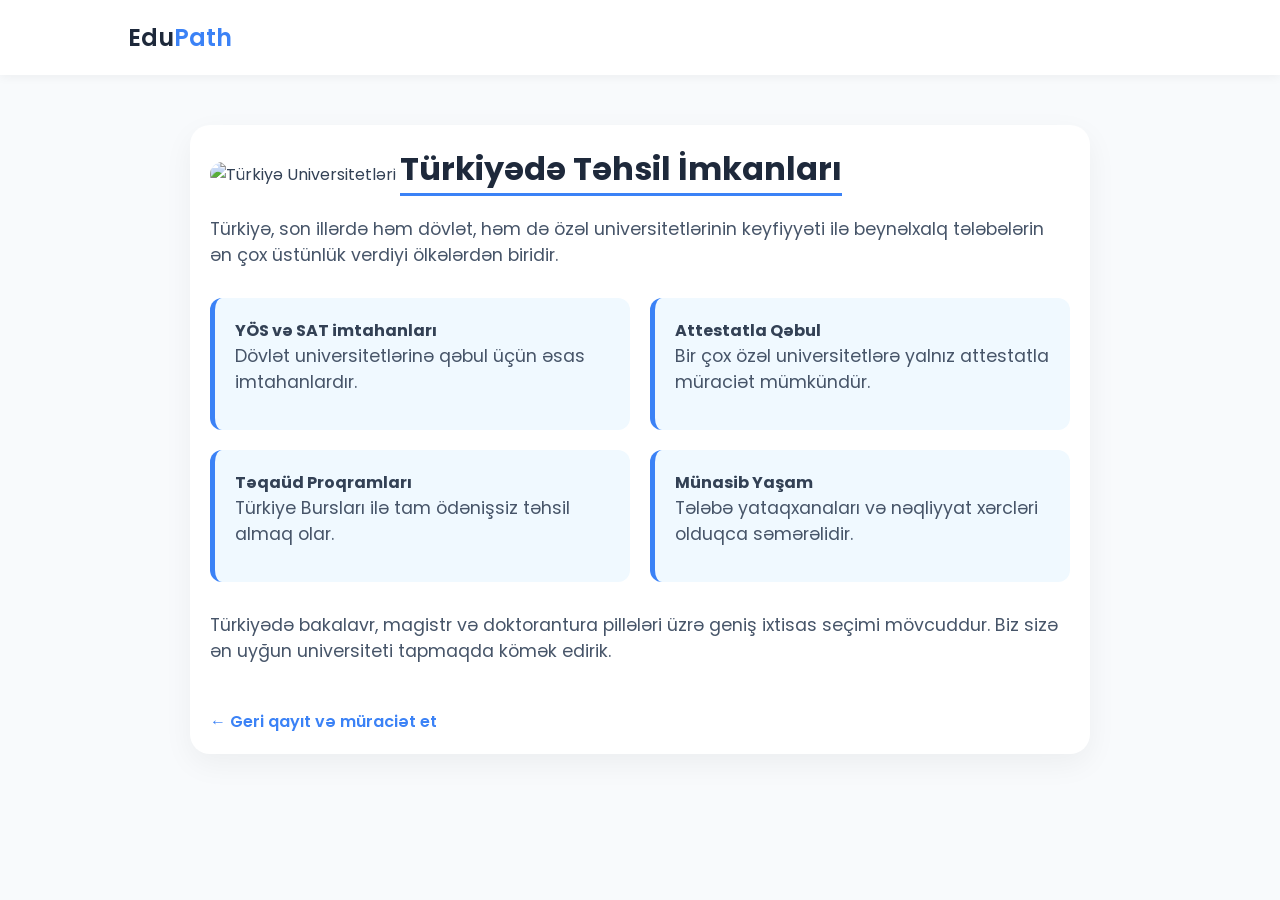
==== turkey.html @ eeec8604 "Create turkey.html" ====
<!DOCTYPE html>
<html lang="az">
<head>
    <meta charset="UTF-8">
    <meta name="viewport" content="width=device-width, initial-scale=1.0">
    <title>Türkiyədə Təhsil | EduPath</title>
    <link rel="stylesheet" href="https://fonts.googleapis.com/css2?family=Poppins:wght@300;400;600&display=swap">
    <style>
        * { margin: 0; padding: 0; box-sizing: border-box; font-family: 'Poppins', sans-serif; }
        body { background-color: #f8fafc; color: #334155; }
        
        nav {
            padding: 20px 10%; background: #fff; display: flex; 
            justify-content: space-between; box-shadow: 0 2px 10px rgba(0,0,0,0.05);
        }
        .logo { font-size: 24px; font-weight: 600; color: #1e293b; text-decoration: none; }
        .logo span { color: #3b82f6; }

        .container { max-width: 900px; margin: 50px auto; padding: 20px; background: #fff; border-radius: 20px; box-shadow: 0 10px 30px rgba(0,0,0,0.05); }
        h1 { color: #1e293b; margin-bottom: 20px; border-bottom: 3px solid #3b82f6; display: inline-block; }
        .content img { width: 100%; border-radius: 15px; margin-bottom: 20px; }
        p { margin-bottom: 15px; font-size: 1.1rem; color: #475569; }
        
        .features { display: grid; grid-template-columns: 1fr 1fr; gap: 20px; margin-top: 30px; }
        .feature-box { background: #f0f9ff; padding: 20px; border-radius: 12px; border-left: 5px solid #3b82f6; }
        
        .back-btn { display: inline-block; margin-top: 30px; color: #3b82f6; text-decoration: none; font-weight: 600; }
    </style>
</head>
<body>

    <nav>
        <a href="index.html" class="logo">Edu<span>Path</span></a>
    </nav>

    <div class="container">
        <div class="content">
            <img src="turkey.jpg" alt="Türkiyə Universitetləri">
            <h1>Türkiyədə Təhsil İmkanları</h1>
            <p>Türkiyə, son illərdə həm dövlət, həm də özəl universitetlərinin keyfiyyəti ilə beynəlxalq tələbələrin ən çox üstünlük verdiyi ölkələrdən biridir.</p>
            
            <div class="features">
                <div class="feature-box">
                    <h4>YÖS və SAT imtahanları</h4>
                    <p>Dövlət universitetlərinə qəbul üçün əsas imtahanlardır.</p>
                </div>
                <div class="feature-box">
                    <h4>Attestatla Qəbul</h4>
                    <p>Bir çox özəl universitetlərə yalnız attestatla müraciət mümkündür.</p>
                </div>
                <div class="feature-box">
                    <h4>Təqaüd Proqramları</h4>
                    <p>Türkiye Bursları ilə tam ödənişsiz təhsil almaq olar.</p>
                </div>
                <div class="feature-box">
                    <h4>Münasib Yaşam</h4>
                    <p>Tələbə yataqxanaları və nəqliyyat xərcləri olduqca səmərəlidir.</p>
                </div>
            </div>

            <p style="margin-top: 30px;">Türkiyədə bakalavr, magistr və doktorantura pillələri üzrə geniş ixtisas seçimi mövcuddur. Biz sizə ən uyğun universiteti tapmaqda kömək edirik.</p>
            
            <a href="index.html#contact" class="back-btn">← Geri qayıt və müraciət et</a>
        </div>
    </div>

</body>
</html>
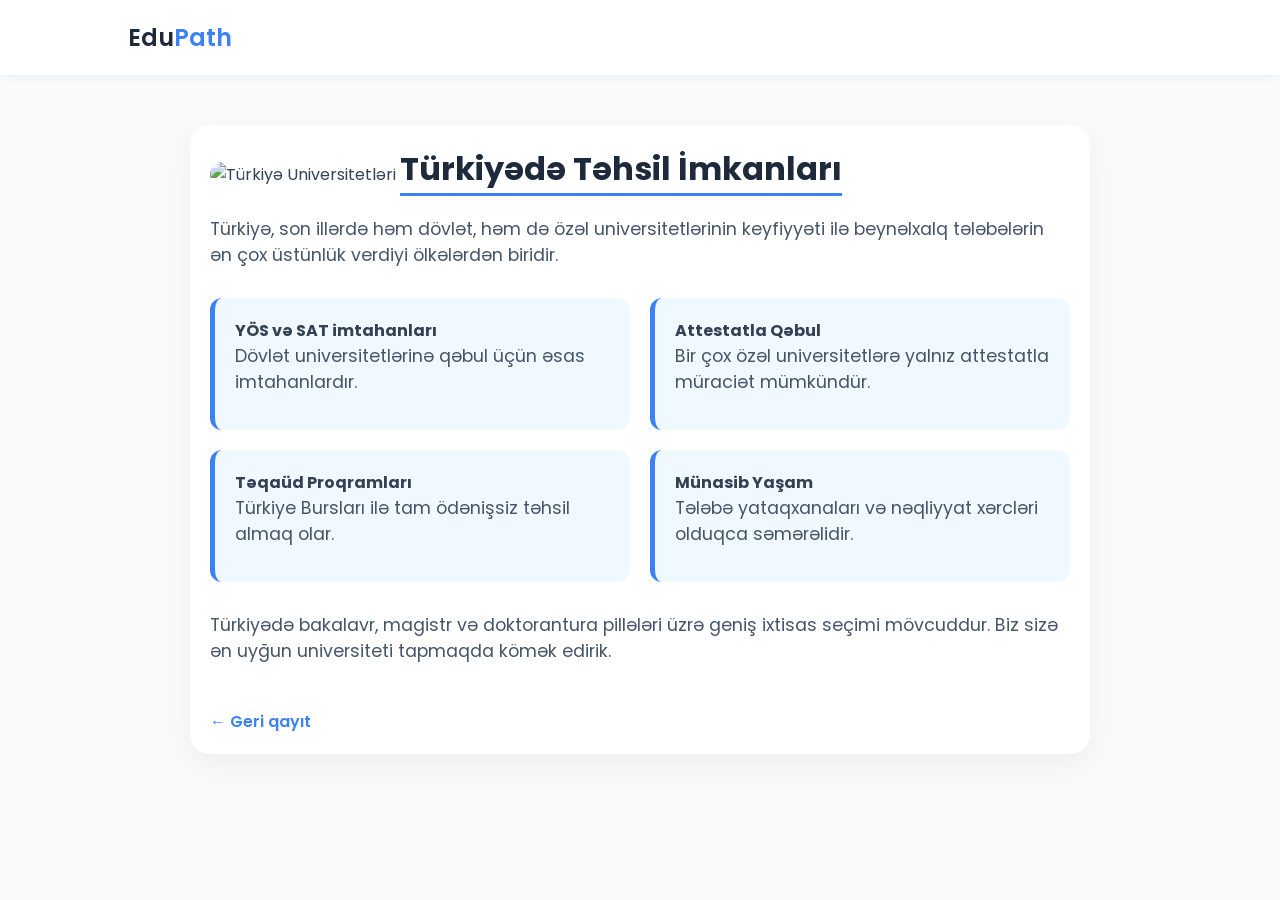
==== commit bf1503c4: "Update turkey.html" ====
--- a/turkey.html
+++ b/turkey.html
@@ -60,7 +60,7 @@
 
             <p style="margin-top: 30px;">Türkiyədə bakalavr, magistr və doktorantura pillələri üzrə geniş ixtisas seçimi mövcuddur. Biz sizə ən uyğun universiteti tapmaqda kömək edirik.</p>
             
-            <a href="index.html#contact" class="back-btn">← Geri qayıt və müraciət et</a>
+            <a href="index.html" class="back-btn">← Geri qayıt</a>
         </div>
     </div>
 
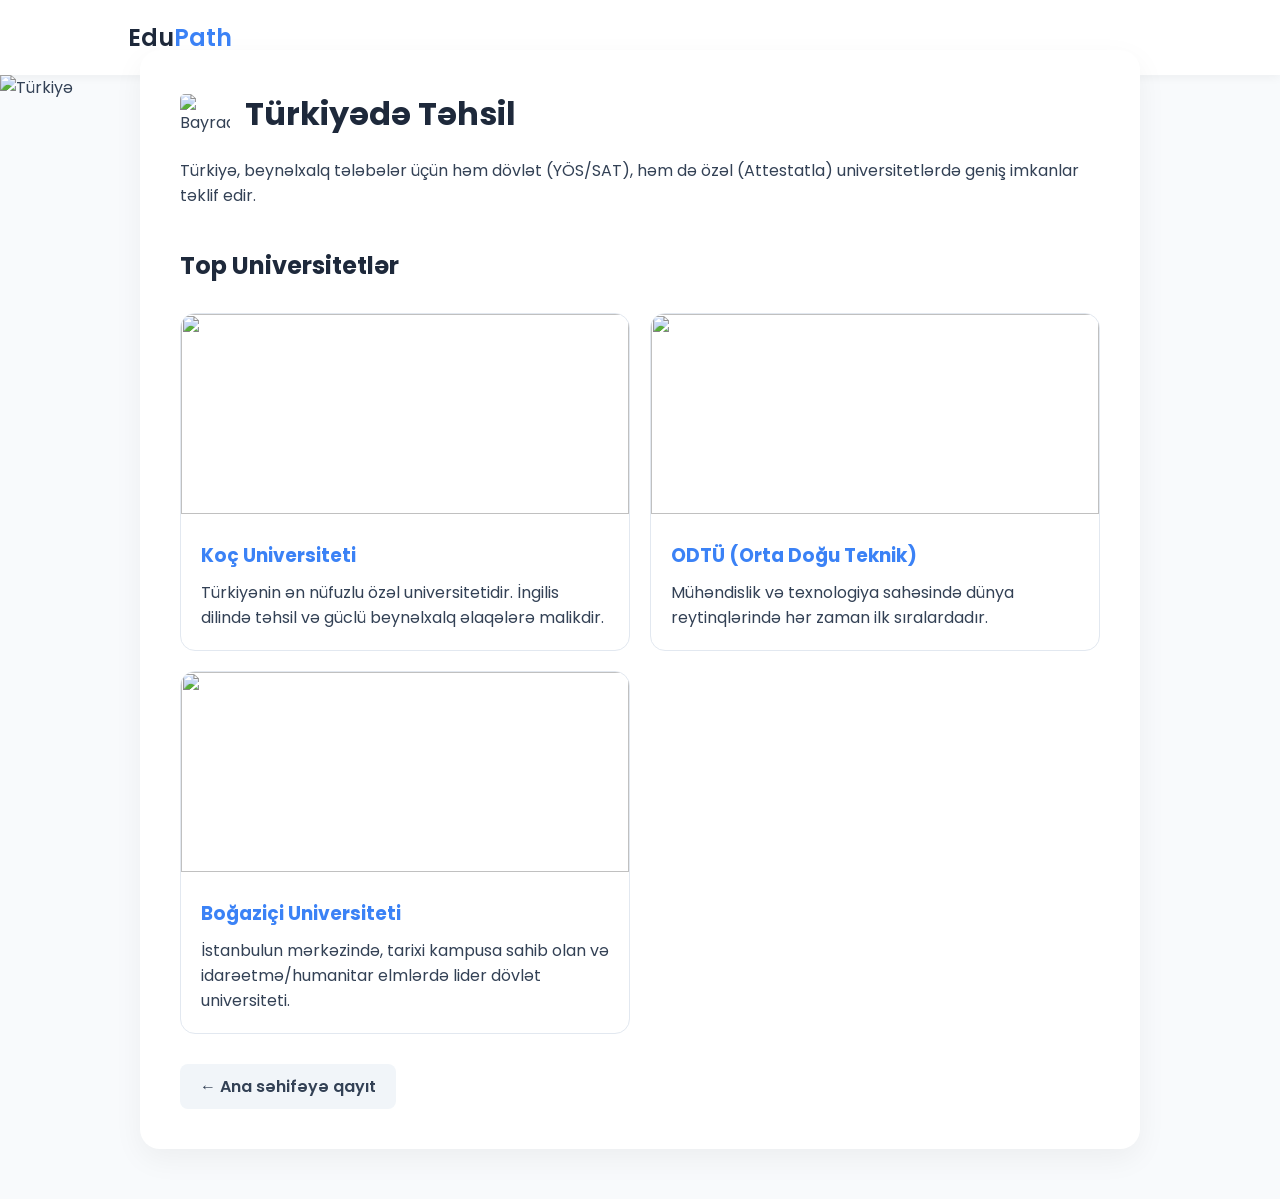
==== commit 9a314d0c: "Update turkey.html" ====
--- a/turkey.html
+++ b/turkey.html
@@ -2,67 +2,63 @@
 <html lang="az">
 <head>
     <meta charset="UTF-8">
-    <meta name="viewport" content="width=device-width, initial-scale=1.0">
     <title>Türkiyədə Təhsil | EduPath</title>
-    <link rel="stylesheet" href="https://fonts.googleapis.com/css2?family=Poppins:wght@300;400;600&display=swap">
+    <link href="https://fonts.googleapis.com/css2?family=Poppins:wght@300;400;600&display=swap" rel="stylesheet">
     <style>
         * { margin: 0; padding: 0; box-sizing: border-box; font-family: 'Poppins', sans-serif; }
         body { background-color: #f8fafc; color: #334155; }
-        
-        nav {
-            padding: 20px 10%; background: #fff; display: flex; 
-            justify-content: space-between; box-shadow: 0 2px 10px rgba(0,0,0,0.05);
-        }
+        nav { padding: 20px 10%; background: #fff; display: flex; justify-content: space-between; box-shadow: 0 2px 10px rgba(0,0,0,0.05); }
         .logo { font-size: 24px; font-weight: 600; color: #1e293b; text-decoration: none; }
         .logo span { color: #3b82f6; }
-
-        .container { max-width: 900px; margin: 50px auto; padding: 20px; background: #fff; border-radius: 20px; box-shadow: 0 10px 30px rgba(0,0,0,0.05); }
-        h1 { color: #1e293b; margin-bottom: 20px; border-bottom: 3px solid #3b82f6; display: inline-block; }
-        .content img { width: 100%; border-radius: 15px; margin-bottom: 20px; }
-        p { margin-bottom: 15px; font-size: 1.1rem; color: #475569; }
-        
-        .features { display: grid; grid-template-columns: 1fr 1fr; gap: 20px; margin-top: 30px; }
-        .feature-box { background: #f0f9ff; padding: 20px; border-radius: 12px; border-left: 5px solid #3b82f6; }
-        
-        .back-btn { display: inline-block; margin-top: 30px; color: #3b82f6; text-decoration: none; font-weight: 600; }
+        .header-img { width: 100%; height: 350px; object-fit: cover; }
+        .container { max-width: 1000px; margin: -50px auto 50px; background: #fff; padding: 40px; border-radius: 20px; box-shadow: 0 10px 30px rgba(0,0,0,0.05); position: relative; }
+        .title-flex { display: flex; align-items: center; gap: 15px; margin-bottom: 20px; }
+        .flag { width: 50px; border-radius: 5px; }
+        h1 { color: #1e293b; }
+        .uni-grid { display: grid; grid-template-columns: repeat(auto-fit, minmax(300px, 1fr)); gap: 20px; margin-top: 30px; }
+        .uni-card { border: 1px solid #e2e8f0; border-radius: 15px; overflow: hidden; }
+        .uni-img { width: 100%; height: 200px; object-fit: cover; }
+        .uni-info { padding: 20px; }
+        .uni-info h3 { color: #3b82f6; margin-bottom: 10px; }
+        .back-btn { display: inline-block; margin-top: 30px; padding: 10px 20px; background: #f1f5f9; color: #334155; text-decoration: none; border-radius: 8px; font-weight: 600; }
+        .back-btn:hover { background: #e2e8f0; }
     </style>
 </head>
 <body>
-
-    <nav>
-        <a href="index.html" class="logo">Edu<span>Path</span></a>
-    </nav>
-
+    <nav><a href="index.html" class="logo">Edu<span>Path</span></a></nav>
+    <img src="turkey_bg.jpg" class="header-img" alt="Türkiyə">
     <div class="container">
-        <div class="content">
-            <img src="turkey.jpg" alt="Türkiyə Universitetləri">
-            <h1>Türkiyədə Təhsil İmkanları</h1>
-            <p>Türkiyə, son illərdə həm dövlət, həm də özəl universitetlərinin keyfiyyəti ilə beynəlxalq tələbələrin ən çox üstünlük verdiyi ölkələrdən biridir.</p>
-            
-            <div class="features">
-                <div class="feature-box">
-                    <h4>YÖS və SAT imtahanları</h4>
-                    <p>Dövlət universitetlərinə qəbul üçün əsas imtahanlardır.</p>
-                </div>
-                <div class="feature-box">
-                    <h4>Attestatla Qəbul</h4>
-                    <p>Bir çox özəl universitetlərə yalnız attestatla müraciət mümkündür.</p>
-                </div>
-                <div class="feature-box">
-                    <h4>Təqaüd Proqramları</h4>
-                    <p>Türkiye Bursları ilə tam ödənişsiz təhsil almaq olar.</p>
-                </div>
-                <div class="feature-box">
-                    <h4>Münasib Yaşam</h4>
-                    <p>Tələbə yataqxanaları və nəqliyyat xərcləri olduqca səmərəlidir.</p>
+        <div class="title-flex">
+            <img src="turkey_flag.png" class="flag" alt="Bayraq">
+            <h1>Türkiyədə Təhsil</h1>
+        </div>
+        <p>Türkiyə, beynəlxalq tələbələr üçün həm dövlət (YÖS/SAT), həm də özəl (Attestatla) universitetlərdə geniş imkanlar təklif edir.</p>
+        
+        <h2 style="margin-top: 40px; color: #1e293b;">Top Universitetlər</h2>
+        <div class="uni-grid">
+            <div class="uni-card">
+                <img src="koc_uni.jpg" class="uni-img">
+                <div class="uni-info">
+                    <h3>Koç Universiteti</h3>
+                    <p>Türkiyənin ən nüfuzlu özəl universitetidir. İngilis dilində təhsil və güclü beynəlxalq əlaqələrə malikdir.</p>
                 </div>
             </div>
-
-            <p style="margin-top: 30px;">Türkiyədə bakalavr, magistr və doktorantura pillələri üzrə geniş ixtisas seçimi mövcuddur. Biz sizə ən uyğun universiteti tapmaqda kömək edirik.</p>
-            
-            <a href="index.html" class="back-btn">← Geri qayıt</a>
+            <div class="uni-card">
+                <img src="odtu_uni.jpg" class="uni-img">
+                <div class="uni-info">
+                    <h3>ODTÜ (Orta Doğu Teknik)</h3>
+                    <p>Mühəndislik və texnologiya sahəsində dünya reytinqlərində hər zaman ilk sıralardadır.</p>
+                </div>
+            </div>
+            <div class="uni-card">
+                <img src="bogazici_uni.jpg" class="uni-img">
+                <div class="uni-info">
+                    <h3>Boğaziçi Universiteti</h3>
+                    <p>İstanbulun mərkəzində, tarixi kampusa sahib olan və idarəetmə/humanitar elmlərdə lider dövlət universiteti.</p>
+                </div>
+            </div>
         </div>
+        <a href="index.html" class="back-btn">← Ana səhifəyə qayıt</a>
     </div>
-
 </body>
 </html>
